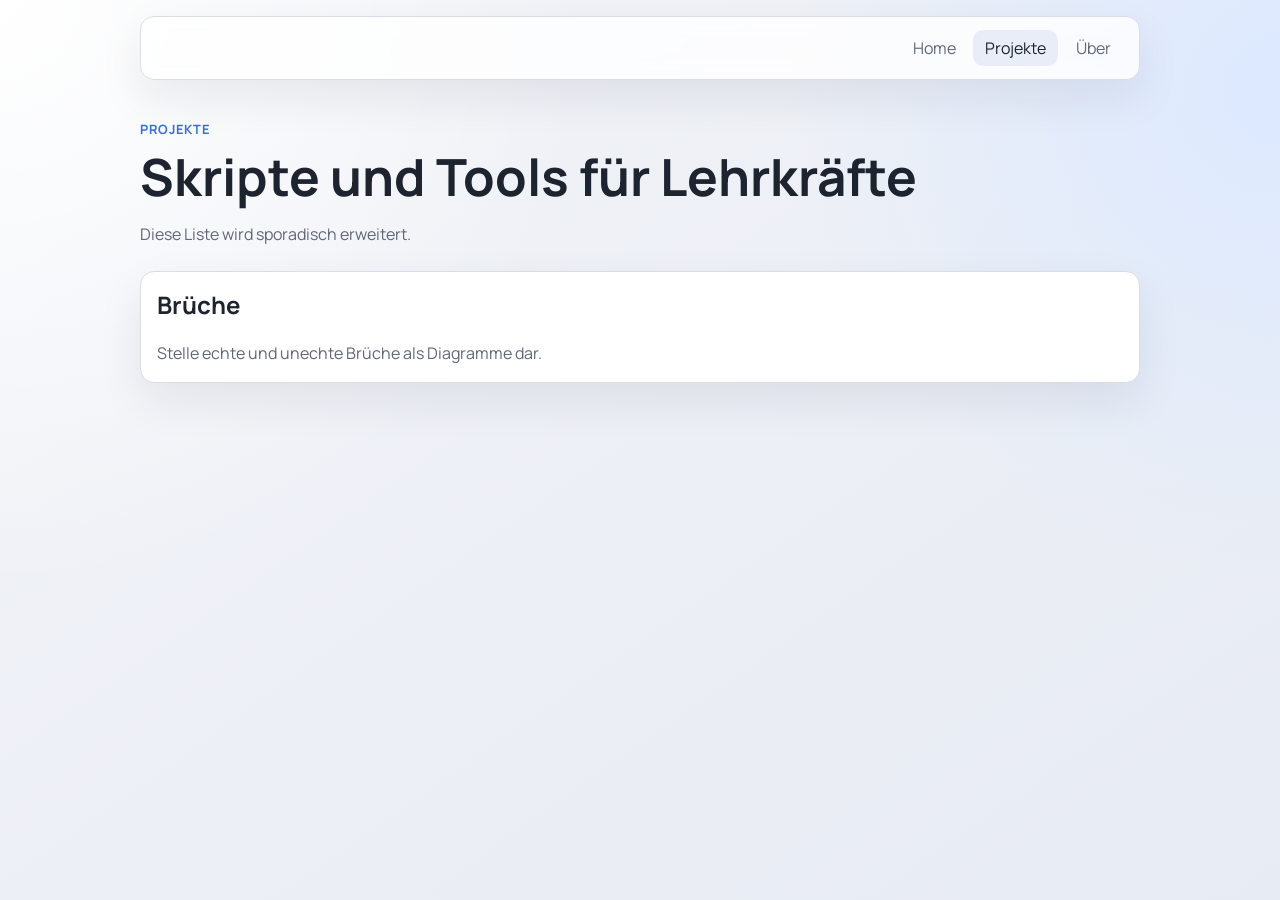
==== projects.html @ eb11be8f "Seiten erstellt, Designs erstellt, Dummy Inhalte eingefügt." ====
<!DOCTYPE html>
<html lang="de">

<head>
    <meta charset="UTF-8">
    <meta name="viewport" content="width=device-width, initial-scale=1.0">
    <title>Projekte | spallekc.github.io</title>
    <link rel="preconnect" href="https://fonts.googleapis.com">
    <link rel="preconnect" href="https://fonts.gstatic.com" crossorigin>
    <link href="https://fonts.googleapis.com/css2?family=Manrope:wght@400;500;700&display=swap" rel="stylesheet">
    <link rel="stylesheet" href="styles.css">
</head>

<body>
    <header class="topbar">
        <a class="brand" href="index.html"></a>
        <nav class="menu" aria-label="Main navigation">
            <a href="index.html">Home</a>
            <a class="active" href="projects.html">Projekte</a>
            <a href="about.html">Über</a>
        </nav>
    </header>

    <main class="page">
        <section class="reveal">
            <p class="eyebrow">Projekte</p>
            <h1>Skripte und Tools für Lehrkräfte</h1>
            <p class="lead">Diese Liste wird sporadisch erweitert.</p>
        </section>

        <section class="cards reveal">
            <article class="card">
                <h2>Brüche</h2>
                <p>Stelle echte und unechte Brüche als Diagramme dar.</p>
            </article>
        </section>
    </main>
</body>

</html>
---- styles.css ----
:root {
    --bg: #f5f6f8;
    --surface: #ffffffcc;
    --text: #1d232f;
    --muted: #5e6678;
    --line: #d8dde6;
    --accent: #2c6ef2;
    --shadow: 0 18px 45px rgba(20, 31, 54, 0.08);
}

* {
    box-sizing: border-box;
}

html,
body {
    margin: 0;
    min-height: 100%;
}

body {
    font-family: "Manrope", "Segoe UI", sans-serif;
    color: var(--text);
    background:
        radial-gradient(circle at 0% 0%, #ffffff 0%, transparent 38%),
        radial-gradient(circle at 100% 10%, #dce9ff 0%, transparent 32%),
        linear-gradient(145deg, #f2f4f8 0%, #e7ebf3 100%);
    overflow-x: hidden;
}

.topbar {
    position: sticky;
    top: 0;
    z-index: 10;
    display: flex;
    justify-content: space-between;
    align-items: center;
    gap: 1rem;
    width: min(1000px, calc(100% - 2rem));
    margin: 1rem auto 0;
    padding: 0.8rem 1rem;
    border: 1px solid var(--line);
    border-radius: 14px;
    background: var(--surface);
    backdrop-filter: blur(8px);
    box-shadow: var(--shadow);
}

.brand {
    text-decoration: none;
    font-weight: 700;
    letter-spacing: 0.08em;
    color: var(--text);
}

.menu {
    display: flex;
    gap: 0.35rem;
}

.menu a {
    text-decoration: none;
    color: var(--muted);
    padding: 0.45rem 0.75rem;
    border-radius: 10px;
    transition: color 0.2s ease, background-color 0.2s ease;
}

.menu a:hover,
.menu a.active {
    color: var(--text);
    background: #e8edf8;
}

.page {
    width: min(1000px, calc(100% - 2rem));
    margin: 2.5rem auto 3rem;
}

.hero,
.cards,
.about-grid {
    margin-top: 1.5rem;
}

.eyebrow {
    margin: 0;
    color: var(--accent);
    text-transform: uppercase;
    letter-spacing: 0.08em;
    font-weight: 700;
    font-size: 0.8rem;
}

h1 {
    margin: 0.65rem 0 0;
    font-size: clamp(2rem, 5vw, 3.2rem);
    line-height: 1.1;
}

.lead {
    margin: 1rem 0 0;
    max-width: 60ch;
    color: var(--muted);
    line-height: 1.65;
}

.button {
    display: inline-block;
    margin-top: 1.4rem;
    padding: 0.72rem 1rem;
    border-radius: 11px;
    text-decoration: none;
    background: var(--text);
    color: #fff;
    transition: transform 0.2s ease, opacity 0.2s ease;
}

.button:hover {
    transform: translateY(-1px);
    opacity: 0.92;
}

.cards,
.about-grid {
    display: grid;
    grid-template-columns: repeat(auto-fit, minmax(220px, 1fr));
    gap: 1rem;
}

.card,
.info-block {
    padding: 1rem;
    border: 1px solid var(--line);
    border-radius: 14px;
    background: #fff;
    box-shadow: var(--shadow);
}

.card h2,
.info-block h2 {
    margin-top: 0;
}

.card p,
.info-block p {
    margin: 0;
    color: var(--muted);
    line-height: 1.55;
}

.reveal {
    opacity: 0;
    transform: translateY(10px);
    animation: reveal-up 650ms ease forwards;
}

.cards.reveal {
    animation-delay: 120ms;
}

.about-grid.reveal {
    animation-delay: 120ms;
}

@keyframes reveal-up {
    to {
        opacity: 1;
        transform: translateY(0);
    }
}

@media (max-width: 700px),
(pointer: coarse) {

    .topbar {
        margin-top: 0.7rem;
        padding: 0.65rem 0.75rem;
    }

    .menu {
        gap: 0.2rem;
    }

    .menu a {
        padding: 0.4rem 0.55rem;
    }
}
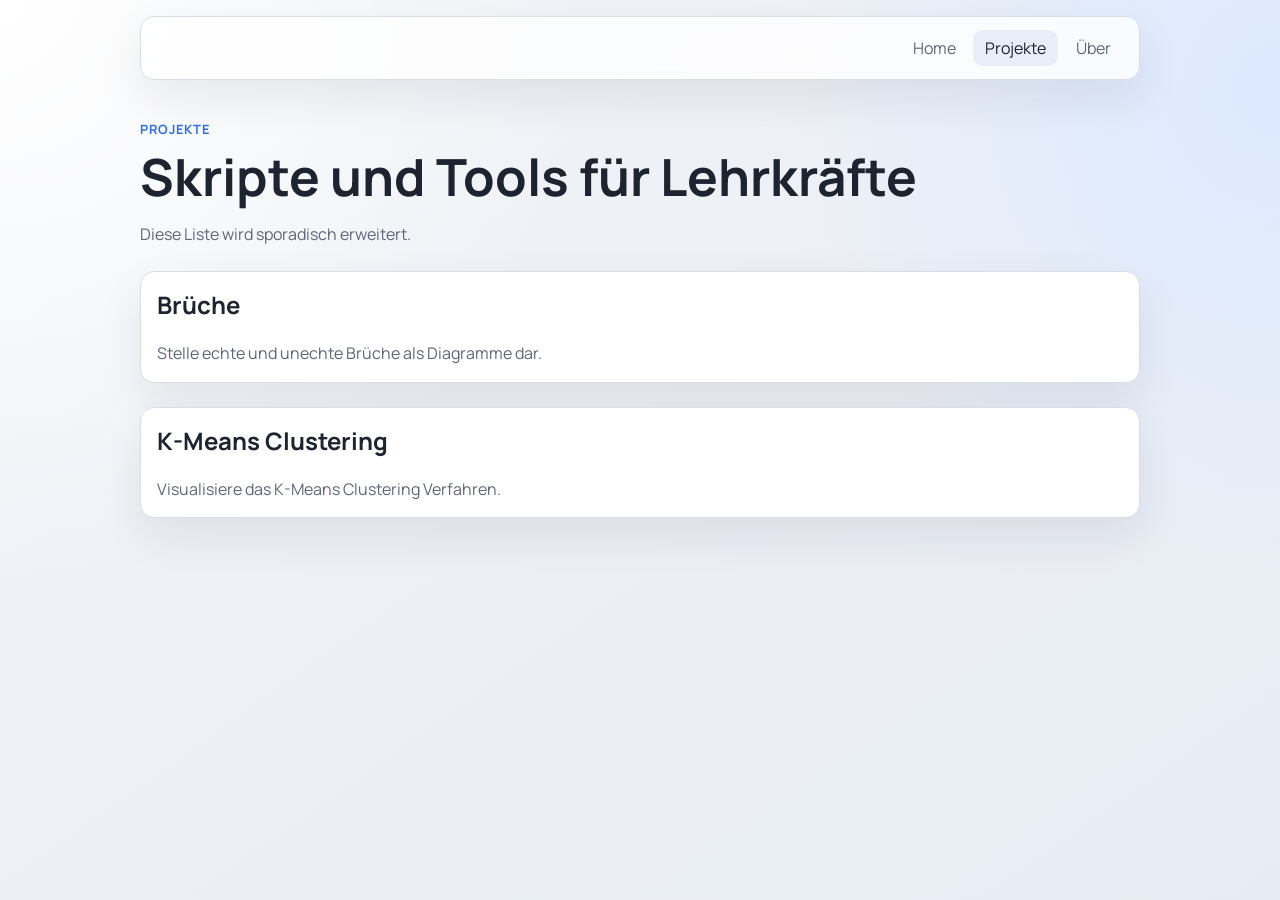
==== commit d7e51380: "Added a new section to the projects.html file that includes a link to a new project page for K-Means" ====
--- a/projects.html
+++ b/projects.html
@@ -29,11 +29,22 @@
         </section>
 
         <section class="cards reveal">
-            <article class="card">
-                <h2>Brüche</h2>
-                <p>Stelle echte und unechte Brüche als Diagramme dar.</p>
-            </article>
+            <a class="card-link" href="projects/fractions-diagrams.html">
+                <article class="card">
+                    <h2>Brüche</h2>
+                    <p>Stelle echte und unechte Brüche als Diagramme dar.</p>
+                </article>
+            </a>
         </section>
+        <section class="cards reveal">
+            <a class="card-link" href="projects/kmeans.html">
+                <article class="card">
+                    <h2>K-Means Clustering</h2>
+                    <p>Visualisiere das K-Means Clustering Verfahren.</p>
+                </article>
+            </a>
+        </section>
+
     </main>
 </body>
 
--- a/styles.css
+++ b/styles.css
@@ -128,6 +128,12 @@
     gap: 1rem;
 }
 
+.card-link {
+    display: block;
+    color: inherit;
+    text-decoration: none;
+}
+
 .card,
 .info-block {
     padding: 1rem;
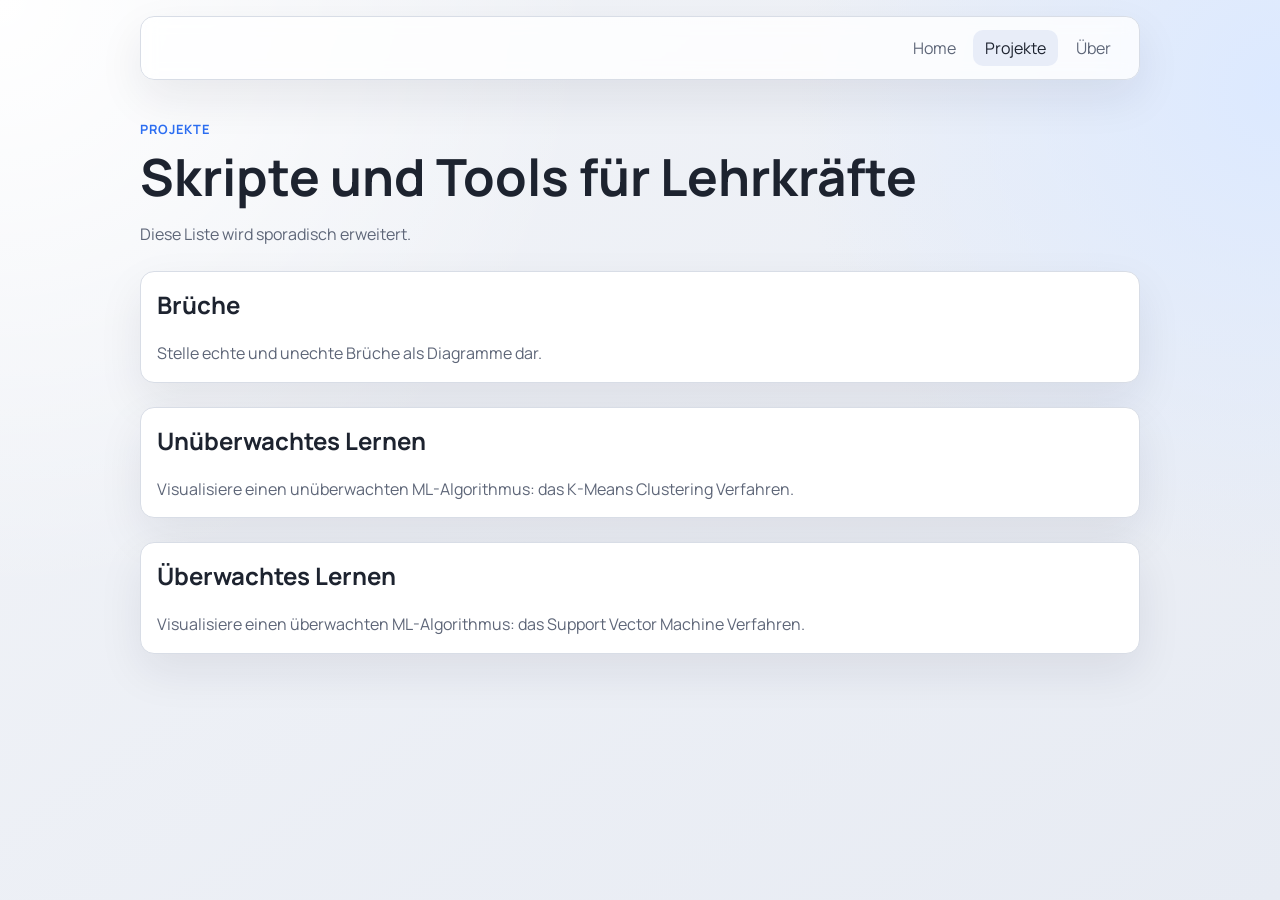
==== commit f7885050: "Added new project page for Support Vector Machine visualization and updated the projects.html to inc" ====
--- a/projects.html
+++ b/projects.html
@@ -39,11 +39,18 @@
         <section class="cards reveal">
             <a class="card-link" href="projects/kmeans.html">
                 <article class="card">
-                    <h2>K-Means Clustering</h2>
-                    <p>Visualisiere das K-Means Clustering Verfahren.</p>
+                    <h2>Unüberwachtes Lernen</h2>
+                    <p>Visualisiere einen unüberwachten ML-Algorithmus: das K-Means Clustering Verfahren.</p>
                 </article>
             </a>
         </section>
+        <section class="cards reveal">
+            <a class="card-link" href="projects/svm.html">
+                <article class="card">
+                    <h2>Überwachtes Lernen</h2>
+                    <p>Visualisiere einen überwachten ML-Algorithmus: das Support Vector Machine Verfahren.</p>
+                </article>
+            </a>
 
     </main>
 </body>
